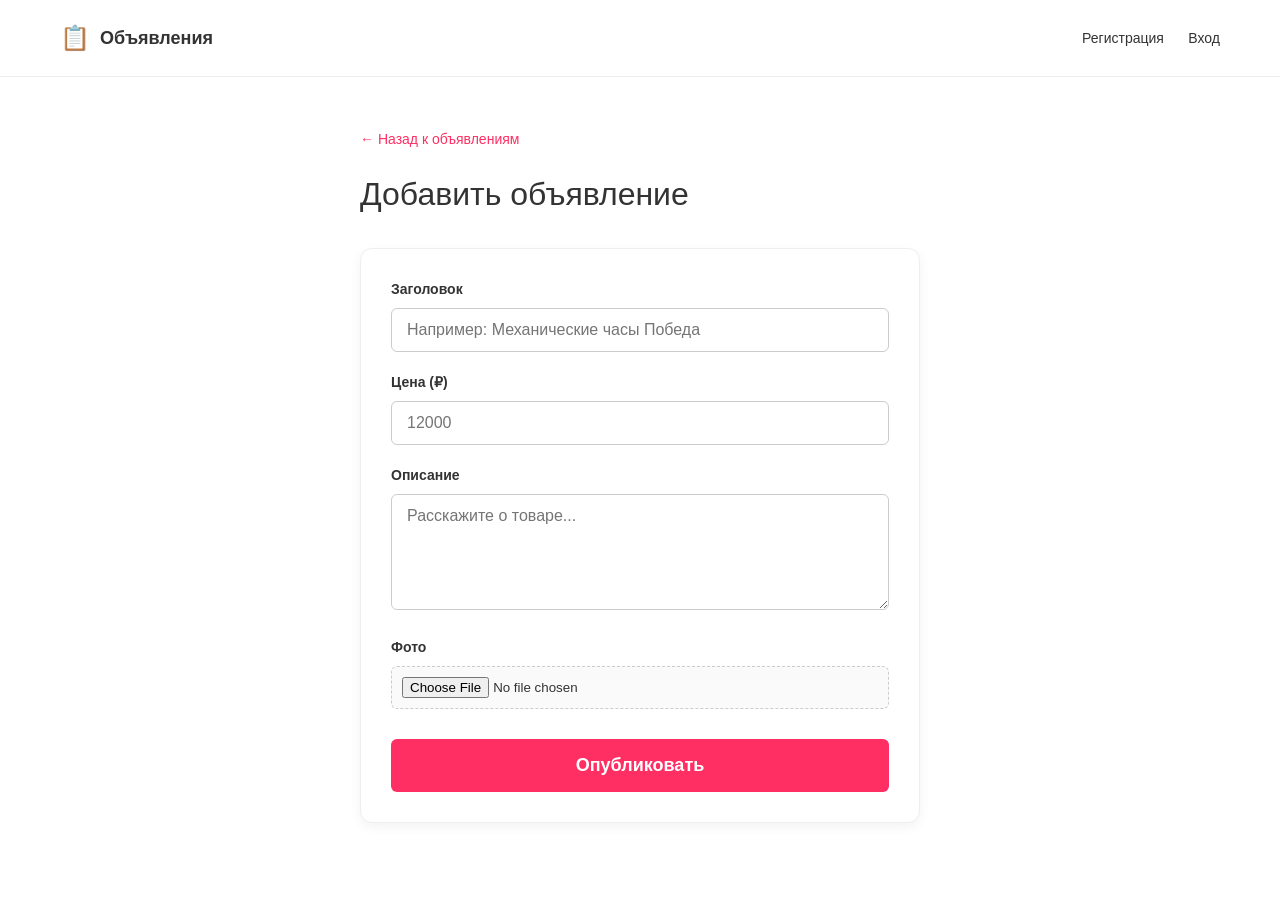
==== add.html @ 326e29e7 "Add files via upload Задание" ====
<!DOCTYPE html>
<html lang="ru">
<head>
    <meta charset="UTF-8">
    <meta name="viewport" content="width=device-width, initial-scale=1.0">
    <title>Добавить объявление</title>
    <link rel="stylesheet" href="style.css">
</head>
<body>

    <header>
        <div class="container header-block">
            <div class="logo">
                <div class="logo-icon">📋</div> 
                <span class="logo-text">Объявления</span>
            </div>
            <nav id="auth-nav"></nav>
        </div>
    </header>

    <main class="container form-page">
        <a href="index.html" class="back-link">← Назад к объявлениям</a>
        <h1 class="form-title">Добавить объявление</h1>
        
        <form class="add-form" action="#" method="POST" enctype="multipart/form-data">
            <div class="form-group">
                <label for="title">Заголовок</label>
                <input type="text" id="title" name="title" placeholder="Например: Механические часы Победа" required>
            </div>

            <div class="form-group">
                <label for="price">Цена (₽)</label>
                <input type="number" id="price" name="price" placeholder="12000" required>
            </div>

            <div class="form-group">
                <label for="description">Описание</label>
                <textarea id="description" name="description" rows="5" placeholder="Расскажите о товаре..." required></textarea>
            </div>

            <div class="form-group">
                <label for="image">Фото</label>
                <input type="file" id="image" name="image" accept="image/*" required>
            </div>

            <button type="submit" class="btn-submit">Опубликовать</button>
        </form>
    </main>

    <script src="script.js"></script>
</body>
</html>
---- style.css ----
* {
    margin: 0;
    padding: 0;
    box-sizing: border-box;
    font-family: Arial, Helvetica, sans-serif;
}

body {
    background-color: #ffffff;
    color: #333;
    line-height: 1.5;
}

/* Контейнер для центрирования контента */
.container {
    max-width: 1200px;
    margin: 0 auto;
    padding: 0 20px;
}

a {
    text-decoration: none;
    color: inherit;
}

/* =========================================
   2. ШАПКА САЙТА (HEADER)
   ========================================= */
header {
    padding: 20px 0;
    border-bottom: 1px solid #eee;
    margin-bottom: 40px;
}

.header-block {
    display: flex;
    justify-content: space-between;
    align-items: center;
}

.logo {
    display: flex;
    align-items: center;
    gap: 10px;
}

.logo-icon {
    color: #ff2e63; /* Фирменный розовый */
    font-size: 24px;
}

.logo-text {
    font-weight: bold;
    font-size: 18px;
}

nav a {
    font-size: 14px;
    margin-left: 20px;
    color: #333;
    transition: color 0.2s;
}

nav a:hover {
    color: #ff2e63;
}

/* =========================================
   3. ЗАГОЛОВОК СТРАНИЦЫ И КНОПКА "ДОБАВИТЬ"
   ========================================= */
.page-header {
    display: flex;
    justify-content: space-between;
    align-items: center;
    margin-bottom: 30px;
}

.page-header h1 {
    font-size: 32px;
    font-weight: normal;
}

.btn-add {
    background-color: #ff2e63;
    color: white;
    border: none;
    padding: 12px 24px;
    border-radius: 6px;
    font-size: 14px;
    cursor: pointer;
    font-weight: bold;
    transition: background-color 0.2s;
}

.btn-add:hover {
    background-color: #e02656;
}

/* =========================================
   4. СЕТКА КАРТОЧЕК (ГЛАВНАЯ СТРАНИЦА)
   ========================================= */
.cards-grid {
    display: grid;
    /* Автоматически подстраивается под ширину экрана */
    grid-template-columns: repeat(auto-fill, minmax(200px, 1fr));
    gap: 30px;
    margin-bottom: 40px;
}

.card {
    width: 100%;
}

.card-link {
    display: block;
}

.card-img {
    width: 100%;
    height: 200px;
    object-fit: cover; /* Картинка заполняет блок без искажений */
    border-radius: 10px;
    display: block;
    margin-bottom: 12px;
    background-color: #f0f0f0;
}

.card-title {
    font-size: 15px;
    font-weight: normal;
    margin-bottom: 6px;
    color: #333;
}

.card-price {
    font-weight: bold;
    font-size: 18px;
    color: #333;
}

/* =========================================
   5. КНОПКА "ПОКАЗАТЬ ЕЩЕ"
   ========================================= */
.load-more-container {
    display: flex;
    justify-content: center;
    margin: 40px 0 60px;
}

.btn-load-more {
    background-color: transparent;
    color: #ff2e63;
    border: 2px solid #ff2e63;
    padding: 14px 40px;
    border-radius: 6px;
    font-size: 16px;
    font-weight: bold;
    cursor: pointer;
    transition: 0.2s;
    width: 100%;
    max-width: 800px;
}

.btn-load-more:hover {
    background-color: #fff0f5;
}

/* =========================================
   6. ДЕТАЛЬНАЯ СТРАНИЦА (ITEM.HTML)
   ========================================= */
.item-page {
    padding-top: 10px;
    padding-bottom: 60px;
}

.back-link {
    display: inline-block;
    color: #ff2e63;
    margin-bottom: 20px;
    font-size: 14px;
}

.item-content {
    display: flex;
    gap: 40px;
    align-items: flex-start;
}

.item-image-block {
    flex: 1;
    max-width: 600px;
}

.item-main-img {
    width: 100%;
    border-radius: 12px;
    display: block;
}

.item-info {
    flex: 1;
}

.item-title {
    font-size: 28px;
    margin-bottom: 15px;
    line-height: 1.2;
}

.item-price {
    font-size: 32px;
    font-weight: bold;
    color: #333;
    margin-bottom: 25px;
}

.item-author {
    background-color: #f9f9f9;
    padding: 20px;
    border-radius: 8px;
    margin-bottom: 30px;
}

.item-author p {
    margin-bottom: 10px;
    font-size: 16px;
}

.auth-warning {
    font-size: 13px !important;
    color: #888;
    font-style: italic;
}

.item-description {
    margin-bottom: 30px;
}

.item-description h3 {
    margin-bottom: 10px;
    font-size: 18px;
}

.item-description p {
    color: #555;
    text-align: justify;
}

.btn-respond {
    width: 100%;
    background-color: #ff2e63;
    color: white;
    border: none;
    padding: 16px;
    font-size: 18px;
    border-radius: 8px;
    cursor: pointer;
    font-weight: bold;
    transition: 0.3s;
}

.btn-respond:hover {
    background-color: #e02656;
}

/* =========================================
   7. СТРАНИЦА ДОБАВЛЕНИЯ (ADD.HTML)
   ========================================= */
.form-page {
    padding-top: 10px;
    padding-bottom: 60px;
    max-width: 600px;
    margin: 0 auto;
}

.form-title {
    font-size: 32px;
    margin-bottom: 30px;
    font-weight: normal;
}

.add-form {
    background: #fff;
    padding: 30px;
    border-radius: 12px;
    border: 1px solid #eee;
    box-shadow: 0 4px 12px rgba(0,0,0,0.05);
}

.form-group {
    margin-bottom: 20px;
}

.form-group label {
    display: block;
    margin-bottom: 8px;
    font-weight: bold;
    font-size: 14px;
    color: #333;
}

.form-group input[type="text"],
.form-group input[type="number"],
.form-group textarea {
    width: 100%;
    padding: 12px 15px;
    border: 1px solid #ccc;
    border-radius: 6px;
    font-size: 16px;
    font-family: inherit;
    transition: border-color 0.2s;
}

.form-group input:focus,
.form-group textarea:focus {
    outline: none;
    border-color: #ff2e63;
}

.form-group textarea {
    resize: vertical;
}

.form-group input[type="file"] {
    display: block;
    width: 100%;
    padding: 10px;
    border: 1px dashed #ccc;
    border-radius: 6px;
    background: #fafafa;
    cursor: pointer;
}

.btn-submit {
    width: 100%;
    background-color: #ff2e63;
    color: white;
    border: none;
    padding: 16px;
    font-size: 18px;
    border-radius: 6px;
    cursor: pointer;
    font-weight: bold;
    transition: 0.2s;
    margin-top: 10px;
}

.btn-submit:hover {
    background-color: #e02656;
}

/* =========================================
   8. АДАПТИВНОСТЬ (МОБИЛЬНЫЕ УСТРОЙСТВА)
   ========================================= */
@media (max-width: 768px) {
    /* Главная страница */
    .page-header {
        flex-direction: column;
        align-items: flex-start;
        gap: 15px;
    }
    
    .btn-add {
        width: 100%;
    }

    .cards-grid {
        grid-template-columns: repeat(auto-fill, minmax(140px, 1fr));
        gap: 20px;
    }

    .card-img {
        height: 140px;
    }

    /* Детальная страница */
    .item-content {
        flex-direction: column;
    }
    
    .item-image-block {
        max-width: 100%;
    }

    /* Форма добавления */
    .form-page {
        padding: 0 10px 40px;
    }
    
    .add-form {
        padding: 20px;
    }
}
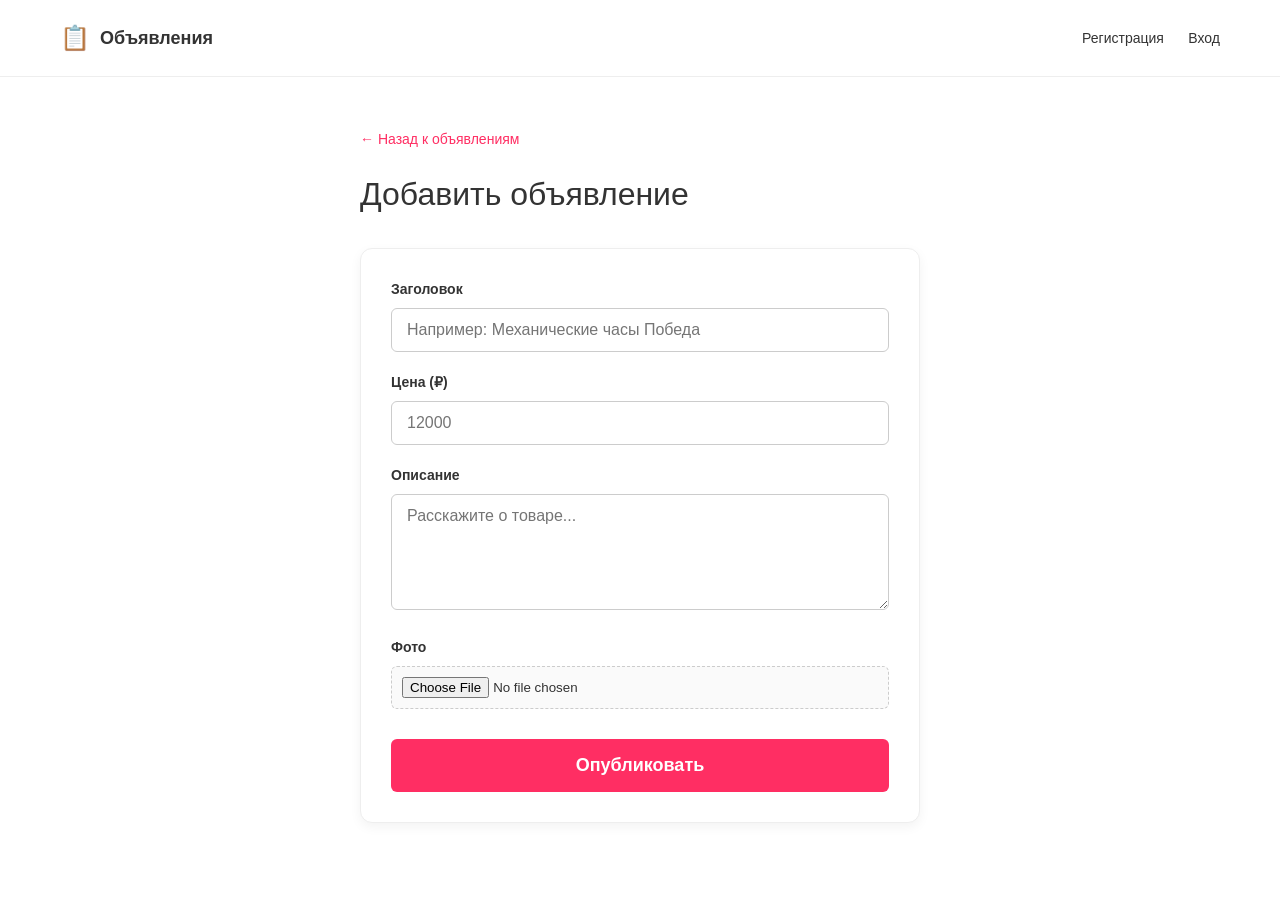
==== commit 15b5803b: "Fix HTML formatting and ensure proper structure" ====
--- a/add.html
+++ b/add.html
@@ -49,4 +49,4 @@
 
     <script src="script.js"></script>
 </body>
-</html>+</html>
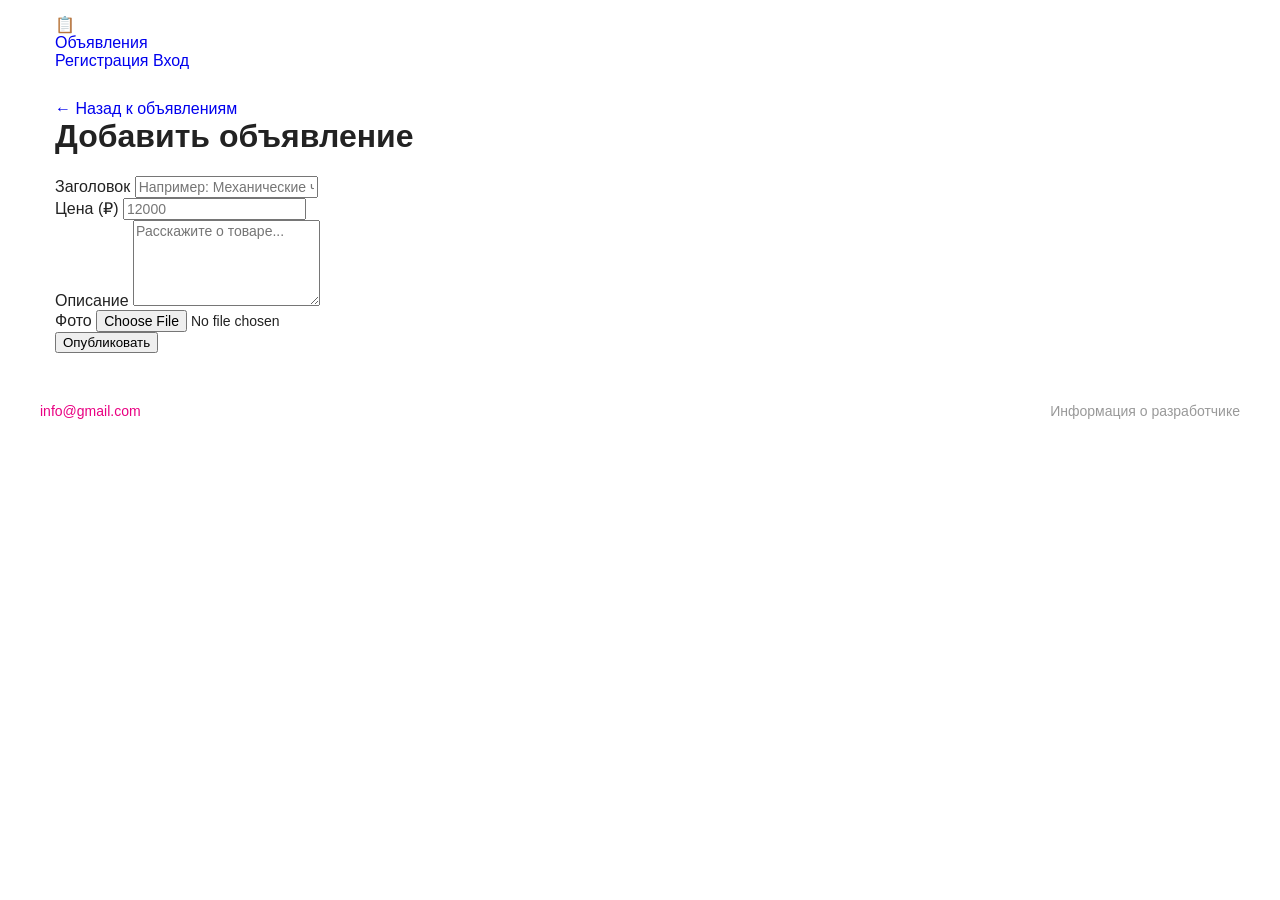
==== commit 83bd6cd6: "Update add.html" ====
--- a/add.html
+++ b/add.html
@@ -1,52 +1,115 @@
+
 <!DOCTYPE html>
 <html lang="ru">
 <head>
     <meta charset="UTF-8">
     <meta name="viewport" content="width=device-width, initial-scale=1.0">
+
     <title>Добавить объявление</title>
+
     <link rel="stylesheet" href="style.css">
 </head>
+
 <body>
 
     <header>
         <div class="container header-block">
-            <div class="logo">
-                <div class="logo-icon">📋</div> 
+
+            <a href="index.html" class="logo">
+                <div class="logo-icon">📋</div>
                 <span class="logo-text">Объявления</span>
-            </div>
+            </a>
+
             <nav id="auth-nav"></nav>
+
         </div>
     </header>
 
     <main class="container form-page">
-        <a href="index.html" class="back-link">← Назад к объявлениям</a>
+
+        <a href="index.html" class="back-link">
+            ← Назад к объявлениям
+        </a>
+
         <h1 class="form-title">Добавить объявление</h1>
-        
-        <form class="add-form" action="#" method="POST" enctype="multipart/form-data">
+
+        <form
+            class="add-form"
+            id="add-form"
+            enctype="multipart/form-data"
+        >
+
             <div class="form-group">
                 <label for="title">Заголовок</label>
-                <input type="text" id="title" name="title" placeholder="Например: Механические часы Победа" required>
+
+                <input
+                    type="text"
+                    id="title"
+                    name="title"
+                    placeholder="Например: Механические часы Победа"
+                    maxlength="100"
+                    required
+                >
             </div>
 
             <div class="form-group">
                 <label for="price">Цена (₽)</label>
-                <input type="number" id="price" name="price" placeholder="12000" required>
+
+                <input
+                    type="number"
+                    id="price"
+                    name="price"
+                    placeholder="12000"
+                    min="0"
+                    step="1"
+                    required
+                >
             </div>
 
             <div class="form-group">
                 <label for="description">Описание</label>
-                <textarea id="description" name="description" rows="5" placeholder="Расскажите о товаре..." required></textarea>
+
+                <textarea
+                    id="description"
+                    name="description"
+                    rows="5"
+                    maxlength="2000"
+                    placeholder="Расскажите о товаре..."
+                    required
+                ></textarea>
             </div>
 
             <div class="form-group">
                 <label for="image">Фото</label>
-                <input type="file" id="image" name="image" accept="image/*" required>
+
+                <input
+                    type="file"
+                    id="image"
+                    name="image"
+                    accept="image/jpeg,image/png,image/webp"
+                    required
+                >
             </div>
 
-            <button type="submit" class="btn-submit">Опубликовать</button>
+            <button type="submit" class="btn-submit">
+                Опубликовать
+            </button>
+
         </form>
+
     </main>
 
+    <footer class="site-footer container">
+        <a href="mailto:info@gmail.com" class="footer-email">
+            info@gmail.com
+        </a>
+
+        <a href="developer.html" class="footer-developer">
+            Информация о разработчике
+        </a>
+    </footer>
+
     <script src="script.js"></script>
+
 </body>
 </html>
--- a/style.css
+++ b/style.css
@@ -1,394 +1,256 @@
+
+/* ==============================
+   ОСНОВНЫЕ СТИЛИ
+============================== */
 
 * {
+    box-sizing: border-box;
+}
+
+html {
+    scroll-behavior: smooth;
+}
+
+body {
     margin: 0;
     padding: 0;
-    box-sizing: border-box;
-    font-family: Arial, Helvetica, sans-serif;
-}
-
-body {
-    background-color: #ffffff;
-    color: #333;
-    line-height: 1.5;
-}
-
-/* Контейнер для центрирования контента */
+    font-family: Arial, sans-serif;
+    background: #ffffff;
+    color: #222222;
+}
+
+a {
+    text-decoration: none;
+}
+
+/* ==============================
+   КОНТЕЙНЕР САЙТА
+============================== */
+
 .container {
+    width: 100%;
     max-width: 1200px;
     margin: 0 auto;
-    padding: 0 20px;
-}
-
-a {
-    text-decoration: none;
-    color: inherit;
-}
-
-/* =========================================
-   2. ШАПКА САЙТА (HEADER)
-   ========================================= */
-header {
-    padding: 20px 0;
-    border-bottom: 1px solid #eee;
-    margin-bottom: 40px;
-}
-
-.header-block {
+    padding: 15px;
+}
+
+/* ==============================
+   ЗАГОЛОВКИ
+============================== */
+
+h1, h2, h3 {
+    margin-top: 0;
+}
+
+h2 {
+    font-size: 21px;
+    font-weight: 700;
+}
+
+/* ==============================
+   КНОПКА ДОБАВЛЕНИЯ ОБЪЯВЛЕНИЯ
+============================== */
+
+.btn-add {
+    display: flex;
+    align-items: center;
+    justify-content: center;
+    width: 40px;
+    height: 40px;
+    background-color: #e90082;
+    border-radius: 8px;
+    flex-shrink: 0;
+    text-decoration: none;
+    transition: 0.2s ease;
+}
+
+.btn-add:hover {
+    background-color: #c90070;
+    transform: scale(1.05);
+}
+
+.plus-icon {
+    width: 18px;
+    height: 18px;
+    object-fit: contain;
+    display: block;
+}
+
+/* ==============================
+   ЗАГОЛОВОК С ОБЪЯВЛЕНИЯМИ
+============================== */
+
+.ads-header {
     display: flex;
     justify-content: space-between;
     align-items: center;
-}
-
-.logo {
-    display: flex;
-    align-items: center;
     gap: 10px;
-}
-
-.logo-icon {
-    color: #ff2e63; /* Фирменный розовый */
-    font-size: 24px;
-}
-
-.logo-text {
-    font-weight: bold;
-    font-size: 18px;
-}
-
-nav a {
-    font-size: 14px;
-    margin-left: 20px;
-    color: #333;
-    transition: color 0.2s;
-}
-
-nav a:hover {
-    color: #ff2e63;
-}
-
-/* =========================================
-   3. ЗАГОЛОВОК СТРАНИЦЫ И КНОПКА "ДОБАВИТЬ"
-   ========================================= */
-.page-header {
+    margin-bottom: 15px;
+}
+
+/* ==============================
+   СЕТКА ОБЪЯВЛЕНИЙ
+============================== */
+
+.ads-container {
+    display: grid;
+    grid-template-columns: repeat(2, minmax(0, 1fr));
+    gap: 10px;
+    width: 100%;
+}
+
+/* ==============================
+   КАРТОЧКА ОБЪЯВЛЕНИЯ
+============================== */
+
+.ad-card {
+    min-width: 0;
+    overflow: hidden;
+    background: #ffffff;
+    border-radius: 10px;
+}
+
+.ad-card img {
+    width: 100%;
+    aspect-ratio: 1 / 1;
+    object-fit: cover;
+    display: block;
+    border-radius: 10px;
+}
+
+.ad-card h3,
+.ad-card .ad-title {
+    font-size: 13px;
+    line-height: 1.35;
+    overflow: hidden;
+    display: -webkit-box;
+    -webkit-box-orient: vertical;
+    -webkit-line-clamp: 2;
+    word-break: break-word;
+    margin: 8px 0;
+}
+
+.ad-card .price {
+    font-size: 14px;
+    font-weight: 600;
+    white-space: nowrap;
+    color: #222222;
+}
+
+/* ==============================
+   КНОПКА ПОКАЗАТЬ ЕЩЁ
+============================== */
+
+.load-more {
+    width: 100%;
+    min-height: 48px;
+    display: flex;
+    justify-content: center;
+    align-items: center;
+    margin-top: 20px;
+    background: white;
+    color: #e90082;
+    border: 2px solid #e90082;
+    border-radius: 10px;
+    font-size: 15px;
+    font-weight: 600;
+    cursor: pointer;
+    transition: 0.2s ease;
+}
+
+.load-more:hover {
+    background-color: #fff0f7;
+}
+
+/* ==============================
+   НИЖНЯЯ ЧАСТЬ САЙТА
+============================== */
+
+.site-footer {
     display: flex;
     justify-content: space-between;
     align-items: center;
-    margin-bottom: 30px;
-}
-
-.page-header h1 {
-    font-size: 32px;
-    font-weight: normal;
-}
-
-.btn-add {
-    background-color: #ff2e63;
-    color: white;
-    border: none;
-    padding: 12px 24px;
-    border-radius: 6px;
-    font-size: 14px;
-    cursor: pointer;
-    font-weight: bold;
-    transition: background-color 0.2s;
-}
-
-.btn-add:hover {
-    background-color: #e02656;
-}
-
-/* =========================================
-   4. СЕТКА КАРТОЧЕК (ГЛАВНАЯ СТРАНИЦА)
-   ========================================= */
-.cards-grid {
-    display: grid;
-    /* Автоматически подстраивается под ширину экрана */
-    grid-template-columns: repeat(auto-fill, minmax(200px, 1fr));
-    gap: 30px;
-    margin-bottom: 40px;
-}
-
-.card {
-    width: 100%;
-}
-
-.card-link {
-    display: block;
-}
-
-.card-img {
-    width: 100%;
-    height: 200px;
-    object-fit: cover; /* Картинка заполняет блок без искажений */
-    border-radius: 10px;
-    display: block;
-    margin-bottom: 12px;
-    background-color: #f0f0f0;
-}
-
-.card-title {
-    font-size: 15px;
-    font-weight: normal;
-    margin-bottom: 6px;
-    color: #333;
-}
-
-.card-price {
-    font-weight: bold;
-    font-size: 18px;
-    color: #333;
-}
-
-/* =========================================
-   5. КНОПКА "ПОКАЗАТЬ ЕЩЕ"
-   ========================================= */
-.load-more-container {
-    display: flex;
-    justify-content: center;
-    margin: 40px 0 60px;
-}
-
-.btn-load-more {
-    background-color: transparent;
-    color: #ff2e63;
-    border: 2px solid #ff2e63;
-    padding: 14px 40px;
-    border-radius: 6px;
-    font-size: 16px;
-    font-weight: bold;
-    cursor: pointer;
-    transition: 0.2s;
-    width: 100%;
-    max-width: 800px;
-}
-
-.btn-load-more:hover {
-    background-color: #fff0f5;
-}
-
-/* =========================================
-   6. ДЕТАЛЬНАЯ СТРАНИЦА (ITEM.HTML)
-   ========================================= */
-.item-page {
-    padding-top: 10px;
-    padding-bottom: 60px;
-}
-
-.back-link {
-    display: inline-block;
-    color: #ff2e63;
-    margin-bottom: 20px;
-    font-size: 14px;
-}
-
-.item-content {
-    display: flex;
-    gap: 40px;
-    align-items: flex-start;
-}
-
-.item-image-block {
-    flex: 1;
-    max-width: 600px;
-}
-
-.item-main-img {
-    width: 100%;
-    border-radius: 12px;
-    display: block;
-}
-
-.item-info {
-    flex: 1;
-}
-
-.item-title {
-    font-size: 28px;
-    margin-bottom: 15px;
-    line-height: 1.2;
-}
-
-.item-price {
-    font-size: 32px;
-    font-weight: bold;
-    color: #333;
-    margin-bottom: 25px;
-}
-
-.item-author {
-    background-color: #f9f9f9;
-    padding: 20px;
-    border-radius: 8px;
-    margin-bottom: 30px;
-}
-
-.item-author p {
-    margin-bottom: 10px;
-    font-size: 16px;
-}
-
-.auth-warning {
-    font-size: 13px !important;
-    color: #888;
-    font-style: italic;
-}
-
-.item-description {
-    margin-bottom: 30px;
-}
-
-.item-description h3 {
-    margin-bottom: 10px;
-    font-size: 18px;
-}
-
-.item-description p {
-    color: #555;
-    text-align: justify;
-}
-
-.btn-respond {
-    width: 100%;
-    background-color: #ff2e63;
-    color: white;
-    border: none;
-    padding: 16px;
-    font-size: 18px;
-    border-radius: 8px;
-    cursor: pointer;
-    font-weight: bold;
-    transition: 0.3s;
-}
-
-.btn-respond:hover {
-    background-color: #e02656;
-}
-
-/* =========================================
-   7. СТРАНИЦА ДОБАВЛЕНИЯ (ADD.HTML)
-   ========================================= */
-.form-page {
-    padding-top: 10px;
-    padding-bottom: 60px;
-    max-width: 600px;
-    margin: 0 auto;
-}
-
-.form-title {
-    font-size: 32px;
-    margin-bottom: 30px;
-    font-weight: normal;
-}
-
-.add-form {
-    background: #fff;
-    padding: 30px;
-    border-radius: 12px;
-    border: 1px solid #eee;
-    box-shadow: 0 4px 12px rgba(0,0,0,0.05);
-}
-
-.form-group {
-    margin-bottom: 20px;
-}
-
-.form-group label {
-    display: block;
-    margin-bottom: 8px;
-    font-weight: bold;
-    font-size: 14px;
-    color: #333;
-}
-
-.form-group input[type="text"],
-.form-group input[type="number"],
-.form-group textarea {
-    width: 100%;
-    padding: 12px 15px;
-    border: 1px solid #ccc;
-    border-radius: 6px;
-    font-size: 16px;
-    font-family: inherit;
-    transition: border-color 0.2s;
-}
-
-.form-group input:focus,
-.form-group textarea:focus {
-    outline: none;
-    border-color: #ff2e63;
-}
-
-.form-group textarea {
-    resize: vertical;
-}
-
-.form-group input[type="file"] {
-    display: block;
-    width: 100%;
-    padding: 10px;
-    border: 1px dashed #ccc;
-    border-radius: 6px;
-    background: #fafafa;
-    cursor: pointer;
-}
-
-.btn-submit {
-    width: 100%;
-    background-color: #ff2e63;
-    color: white;
-    border: none;
-    padding: 16px;
-    font-size: 18px;
-    border-radius: 6px;
-    cursor: pointer;
-    font-weight: bold;
-    transition: 0.2s;
-    margin-top: 10px;
-}
-
-.btn-submit:hover {
-    background-color: #e02656;
-}
-
-/* =========================================
-   8. АДАПТИВНОСТЬ (МОБИЛЬНЫЕ УСТРОЙСТВА)
-   ========================================= */
-@media (max-width: 768px) {
-    /* Главная страница */
-    .page-header {
-        flex-direction: column;
-        align-items: flex-start;
+    width: 100%;
+    padding: 35px 0 25px;
+    gap: 15px;
+}
+
+.footer-email {
+    color: #e90082;
+    text-decoration: none;
+    font-size: 14px;
+}
+
+.footer-developer {
+    color: #999999;
+    text-decoration: none;
+    font-size: 14px;
+    text-align: right;
+}
+
+.footer-email:hover,
+.footer-developer:hover {
+    opacity: 0.7;
+}
+
+/* ==============================
+   ФОРМЫ
+============================== */
+
+input,
+textarea,
+select {
+    max-width: 100%;
+    font-family: Arial, sans-serif;
+    font-size: 14px;
+}
+
+button {
+    font-family: Arial, sans-serif;
+}
+
+/* ==============================
+   ПЛАНШЕТЫ
+============================== */
+
+@media (min-width: 600px) {
+    .ads-container {
+        grid-template-columns: repeat(3, minmax(0, 1fr));
         gap: 15px;
     }
-    
-    .btn-add {
-        width: 100%;
-    }
-
-    .cards-grid {
-        grid-template-columns: repeat(auto-fill, minmax(140px, 1fr));
+}
+
+/* ==============================
+   КОМПЬЮТЕРЫ
+============================== */
+
+@media (min-width: 900px) {
+    .ads-container {
+        grid-template-columns: repeat(4, minmax(0, 1fr));
         gap: 20px;
     }
-
-    .card-img {
-        height: 140px;
-    }
-
-    /* Детальная страница */
-    .item-content {
-        flex-direction: column;
-    }
-    
-    .item-image-block {
-        max-width: 100%;
-    }
-
-    /* Форма добавления */
-    .form-page {
-        padding: 0 10px 40px;
-    }
-    
-    .add-form {
-        padding: 20px;
-    }
-}
+}
+
+/* ==============================
+   МОБИЛЬНЫЕ УСТРОЙСТВА
+============================== */
+
+@media (max-width: 480px) {
+    .container {
+        padding: 10px;
+    }
+
+    .ads-container {
+        grid-template-columns: repeat(2, minmax(0, 1fr));
+        gap: 10px;
+    }
+
+    .site-footer {
+        padding: 30px 0 20px;
+    }
+
+    .footer-email,
+    .footer-developer {
+        font-size: 12px;
+    }
+}
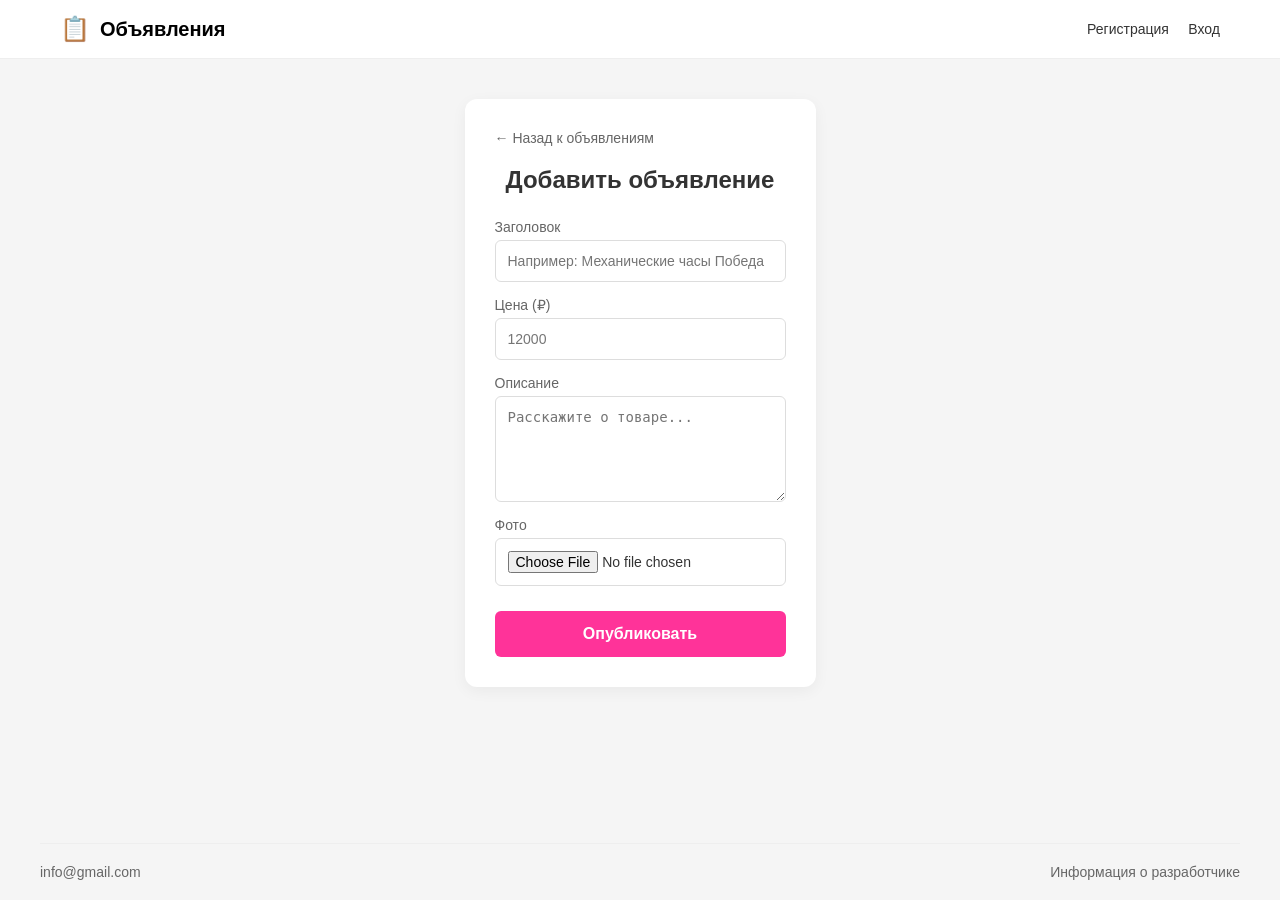
==== commit 2b2e7639: "Refactor add.html structure and formatting" ====
--- a/add.html
+++ b/add.html
@@ -1,115 +1,58 @@
-
 <!DOCTYPE html>
 <html lang="ru">
 <head>
     <meta charset="UTF-8">
     <meta name="viewport" content="width=device-width, initial-scale=1.0">
-
     <title>Добавить объявление</title>
-
     <link rel="stylesheet" href="style.css">
 </head>
-
 <body>
 
     <header>
         <div class="container header-block">
-
             <a href="index.html" class="logo">
                 <div class="logo-icon">📋</div>
                 <span class="logo-text">Объявления</span>
             </a>
-
             <nav id="auth-nav"></nav>
-
         </div>
     </header>
 
-    <main class="container form-page">
-
-        <a href="index.html" class="back-link">
-            ← Назад к объявлениям
-        </a>
+    <main class="form-page">
+        <a href="index.html" style="display: inline-block; margin-bottom: 20px; color: #666; text-decoration: none; font-size: 14px;">← Назад к объявлениям</a>
 
         <h1 class="form-title">Добавить объявление</h1>
 
-        <form
-            class="add-form"
-            id="add-form"
-            enctype="multipart/form-data"
-        >
-
+        <form class="add-form" id="add-form" enctype="multipart/form-data">
             <div class="form-group">
                 <label for="title">Заголовок</label>
-
-                <input
-                    type="text"
-                    id="title"
-                    name="title"
-                    placeholder="Например: Механические часы Победа"
-                    maxlength="100"
-                    required
-                >
+                <input type="text" id="title" name="title" placeholder="Например: Механические часы Победа" maxlength="100" required>
             </div>
 
             <div class="form-group">
                 <label for="price">Цена (₽)</label>
-
-                <input
-                    type="number"
-                    id="price"
-                    name="price"
-                    placeholder="12000"
-                    min="0"
-                    step="1"
-                    required
-                >
+                <input type="number" id="price" name="price" placeholder="12000" min="0" step="1" required>
             </div>
 
             <div class="form-group">
                 <label for="description">Описание</label>
-
-                <textarea
-                    id="description"
-                    name="description"
-                    rows="5"
-                    maxlength="2000"
-                    placeholder="Расскажите о товаре..."
-                    required
-                ></textarea>
+                <textarea id="description" name="description" rows="5" maxlength="2000" placeholder="Расскажите о товаре..." required></textarea>
             </div>
 
             <div class="form-group">
                 <label for="image">Фото</label>
-
-                <input
-                    type="file"
-                    id="image"
-                    name="image"
-                    accept="image/jpeg,image/png,image/webp"
-                    required
-                >
+                <input type="file" id="image" name="image" accept="image/jpeg,image/png,image/webp" required>
             </div>
 
-            <button type="submit" class="btn-submit">
-                Опубликовать
-            </button>
-
+            <button type="submit" class="btn-submit">Опубликовать</button>
         </form>
-
     </main>
 
     <footer class="site-footer container">
-        <a href="mailto:info@gmail.com" class="footer-email">
-            info@gmail.com
-        </a>
-
-        <a href="developer.html" class="footer-developer">
-            Информация о разработчике
-        </a>
+        <a href="mailto:info@gmail.com" class="footer-email">info@gmail.com</a>
+        <a href="developer.html" class="footer-developer">Информация о разработчике</a>
     </footer>
 
     <script src="script.js"></script>
-
 </body>
 </html>
--- a/style.css
+++ b/style.css
@@ -1,256 +1,228 @@
-
-/* ==============================
-   ОСНОВНЫЕ СТИЛИ
-============================== */
-
+/* --- Базовые настройки --- */
 * {
-    box-sizing: border-box;
-}
-
-html {
-    scroll-behavior: smooth;
-}
-
-body {
     margin: 0;
     padding: 0;
+    box-sizing: border-box;
+}
+
+body {
     font-family: Arial, sans-serif;
-    background: #ffffff;
-    color: #222222;
-}
-
-a {
-    text-decoration: none;
-}
-
-/* ==============================
-   КОНТЕЙНЕР САЙТА
-============================== */
+    background-color: #f5f5f5;
+    color: #333;
+    display: flex;
+    flex-direction: column;
+    min-height: 100vh;
+}
 
 .container {
     width: 100%;
     max-width: 1200px;
     margin: 0 auto;
+    padding: 0 20px;
+}
+
+/* --- Шапка сайта --- */
+header {
+    background-color: #fff;
+    border-bottom: 1px solid #eee;
+    padding: 15px 0;
+}
+
+.header-block {
+    display: flex;
+    justify-content: space-between;
+    align-items: center;
+}
+
+.logo {
+    display: flex;
+    align-items: center;
+    gap: 10px;
+    text-decoration: none;
+    color: #000;
+    font-weight: bold;
+    font-size: 20px;
+}
+
+.logo-icon {
+    font-size: 24px;
+}
+
+#auth-nav a {
+    text-decoration: none;
+    color: #333;
+    margin-left: 15px;
+    font-size: 14px;
+}
+
+#auth-nav a:hover {
+    color: #FF3399;
+}
+
+/* --- Подвал --- */
+.site-footer {
+    margin-top: auto;
+    padding: 20px 0;
+    display: flex;
+    justify-content: space-between;
+    border-top: 1px solid #eee;
+    font-size: 14px;
+}
+
+.site-footer a {
+    color: #666;
+    text-decoration: none;
+}
+
+.site-footer a:hover {
+    color: #FF3399;
+}
+
+/* --- Главная страница (карточки) --- */
+.main-title {
+    font-size: 32px;
+    margin: 30px 0;
+    display: flex;
+    justify-content: space-between;
+    align-items: center;
+}
+
+.btn-add {
+    background: #FF3399;
+    color: white;
+    padding: 10px 20px;
+    border-radius: 6px;
+    text-decoration: none;
+    font-size: 14px;
+    font-weight: bold;
+}
+
+.grid {
+    display: grid;
+    grid-template-columns: repeat(auto-fill, minmax(250px, 1fr));
+    gap: 20px;
+    margin-bottom: 40px;
+}
+
+.card {
+    background: #fff;
+    border-radius: 10px;
+    overflow: hidden;
+    box-shadow: 0 2px 8px rgba(0,0,0,0.05);
+}
+
+.card img {
+    width: 100%;
+    height: 200px;
+    object-fit: cover;
+}
+
+.card-content {
     padding: 15px;
 }
 
-/* ==============================
-   ЗАГОЛОВКИ
-============================== */
-
-h1, h2, h3 {
-    margin-top: 0;
-}
-
-h2 {
-    font-size: 21px;
-    font-weight: 700;
-}
-
-/* ==============================
-   КНОПКА ДОБАВЛЕНИЯ ОБЪЯВЛЕНИЯ
-============================== */
-
-.btn-add {
-    display: flex;
-    align-items: center;
+.card-title {
+    font-size: 16px;
+    font-weight: bold;
+    margin-bottom: 10px;
+}
+
+.card-price {
+    font-size: 18px;
+    color: #333;
+    font-weight: bold;
+}
+
+/* --- Стили для форм (Регистрация и Добавление) --- */
+.form-page {
+    max-width: 500px;
+    margin: 40px auto;
+    background: #fff;
+    padding: 30px;
+    border-radius: 12px;
+    box-shadow: 0 4px 15px rgba(0,0,0,0.05);
+}
+
+.form-title {
+    font-size: 24px;
+    margin-bottom: 25px;
+    text-align: center;
+}
+
+.form-group {
+    margin-bottom: 15px;
+    display: flex;
+    flex-direction: column;
+}
+
+.form-group label {
+    font-size: 14px;
+    margin-bottom: 5px;
+    color: #666;
+}
+
+.form-group input,
+.form-group textarea {
+    padding: 12px;
+    border: 1px solid #ddd;
+    border-radius: 6px;
+    font-size: 14px;
+    outline: none;
+}
+
+.form-group input:focus,
+.form-group textarea:focus {
+    border-color: #FF3399;
+}
+
+.btn-submit {
+    width: 100%;
+    padding: 14px;
+    background-color: #FF3399;
+    color: white;
+    border: none;
+    border-radius: 6px;
+    font-size: 16px;
+    font-weight: bold;
+    cursor: pointer;
+    margin-top: 10px;
+}
+
+.btn-submit:hover {
+    background-color: #e62e8a;
+}
+
+/* Заголовки вкладок в регистрации */
+.form-header {
+    display: flex;
+    gap: 20px;
+    margin-bottom: 30px;
+    font-size: 24px;
+    font-weight: bold;
     justify-content: center;
-    width: 40px;
-    height: 40px;
-    background-color: #e90082;
-    border-radius: 8px;
-    flex-shrink: 0;
-    text-decoration: none;
-    transition: 0.2s ease;
-}
-
-.btn-add:hover {
-    background-color: #c90070;
-    transform: scale(1.05);
-}
-
-.plus-icon {
-    width: 18px;
-    height: 18px;
-    object-fit: contain;
-    display: block;
-}
-
-/* ==============================
-   ЗАГОЛОВОК С ОБЪЯВЛЕНИЯМИ
-============================== */
-
-.ads-header {
-    display: flex;
-    justify-content: space-between;
+}
+
+.form-header .active {
+    color: #333;
+}
+
+.form-header .inactive {
+    color: #999;
+    text-decoration: none;
+}
+
+.checkbox-label {
+    display: flex;
     align-items: center;
     gap: 10px;
-    margin-bottom: 15px;
-}
-
-/* ==============================
-   СЕТКА ОБЪЯВЛЕНИЙ
-============================== */
-
-.ads-container {
-    display: grid;
-    grid-template-columns: repeat(2, minmax(0, 1fr));
-    gap: 10px;
-    width: 100%;
-}
-
-/* ==============================
-   КАРТОЧКА ОБЪЯВЛЕНИЯ
-============================== */
-
-.ad-card {
-    min-width: 0;
-    overflow: hidden;
-    background: #ffffff;
-    border-radius: 10px;
-}
-
-.ad-card img {
-    width: 100%;
-    aspect-ratio: 1 / 1;
-    object-fit: cover;
-    display: block;
-    border-radius: 10px;
-}
-
-.ad-card h3,
-.ad-card .ad-title {
-    font-size: 13px;
-    line-height: 1.35;
-    overflow: hidden;
-    display: -webkit-box;
-    -webkit-box-orient: vertical;
-    -webkit-line-clamp: 2;
-    word-break: break-word;
-    margin: 8px 0;
-}
-
-.ad-card .price {
-    font-size: 14px;
-    font-weight: 600;
-    white-space: nowrap;
-    color: #222222;
-}
-
-/* ==============================
-   КНОПКА ПОКАЗАТЬ ЕЩЁ
-============================== */
-
-.load-more {
-    width: 100%;
-    min-height: 48px;
-    display: flex;
-    justify-content: center;
-    align-items: center;
-    margin-top: 20px;
-    background: white;
-    color: #e90082;
-    border: 2px solid #e90082;
-    border-radius: 10px;
-    font-size: 15px;
-    font-weight: 600;
-    cursor: pointer;
-    transition: 0.2s ease;
-}
-
-.load-more:hover {
-    background-color: #fff0f7;
-}
-
-/* ==============================
-   НИЖНЯЯ ЧАСТЬ САЙТА
-============================== */
-
-.site-footer {
-    display: flex;
-    justify-content: space-between;
-    align-items: center;
-    width: 100%;
-    padding: 35px 0 25px;
-    gap: 15px;
-}
-
-.footer-email {
-    color: #e90082;
-    text-decoration: none;
-    font-size: 14px;
-}
-
-.footer-developer {
-    color: #999999;
-    text-decoration: none;
-    font-size: 14px;
-    text-align: right;
-}
-
-.footer-email:hover,
-.footer-developer:hover {
-    opacity: 0.7;
-}
-
-/* ==============================
-   ФОРМЫ
-============================== */
-
-input,
-textarea,
-select {
-    max-width: 100%;
-    font-family: Arial, sans-serif;
-    font-size: 14px;
-}
-
-button {
-    font-family: Arial, sans-serif;
-}
-
-/* ==============================
-   ПЛАНШЕТЫ
-============================== */
-
-@media (min-width: 600px) {
-    .ads-container {
-        grid-template-columns: repeat(3, minmax(0, 1fr));
-        gap: 15px;
-    }
-}
-
-/* ==============================
-   КОМПЬЮТЕРЫ
-============================== */
-
-@media (min-width: 900px) {
-    .ads-container {
-        grid-template-columns: repeat(4, minmax(0, 1fr));
-        gap: 20px;
-    }
-}
-
-/* ==============================
-   МОБИЛЬНЫЕ УСТРОЙСТВА
-============================== */
-
-@media (max-width: 480px) {
-    .container {
-        padding: 10px;
-    }
-
-    .ads-container {
-        grid-template-columns: repeat(2, minmax(0, 1fr));
-        gap: 10px;
-    }
-
-    .site-footer {
-        padding: 30px 0 20px;
-    }
-
-    .footer-email,
-    .footer-developer {
-        font-size: 12px;
-    }
-}
+    font-size: 12px;
+    color: #666;
+    margin-bottom: 20px;
+}
+
+.required-text {
+    text-align: center;
+    font-size: 12px;
+    color: #999;
+    margin-top: 15px;
+}
